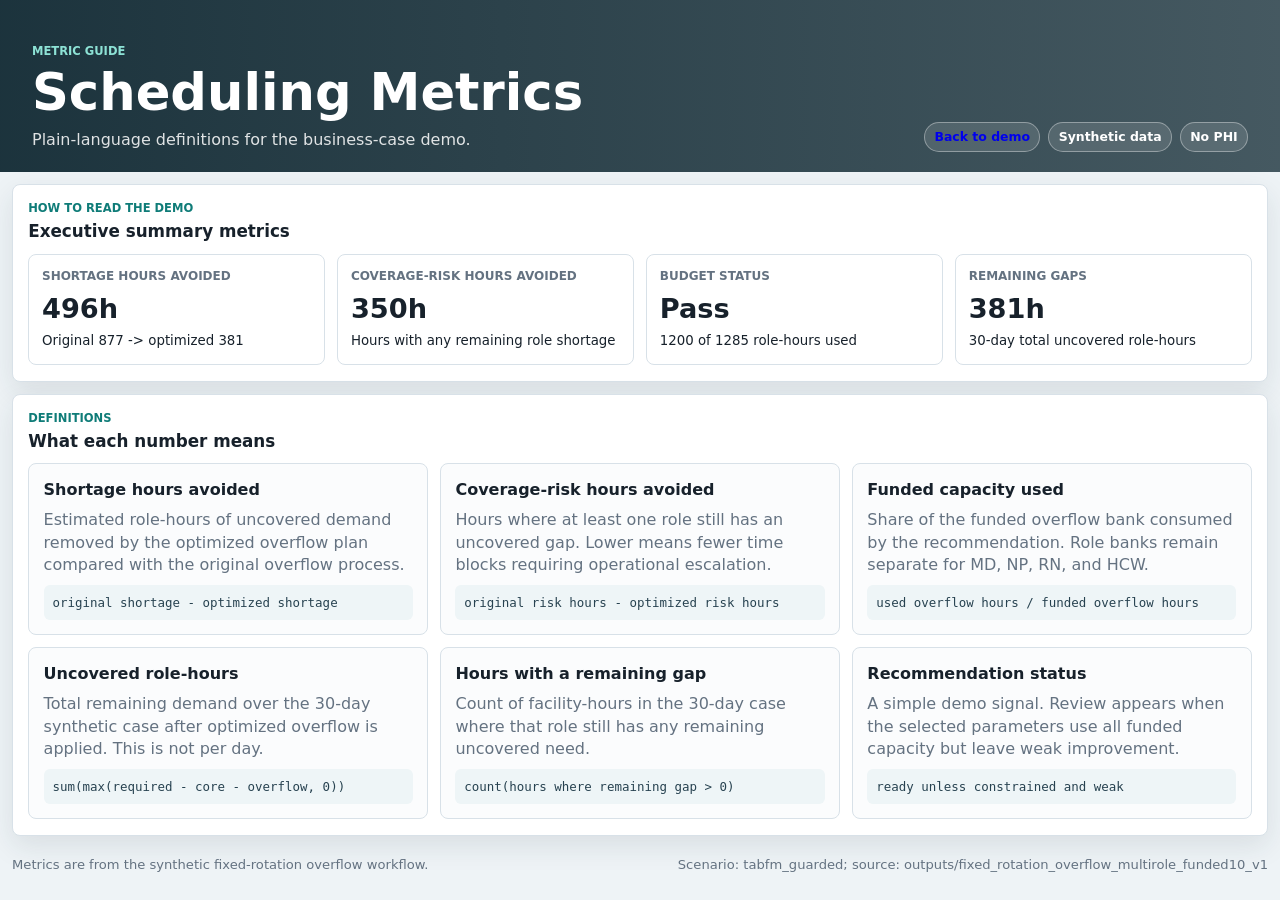
==== demo/metrics.html @ 7f0205c5 "Add metrics guide page" ====
<!doctype html>
<html lang="en">
  <head>
    <meta charset="utf-8">
    <meta name="viewport" content="width=device-width, initial-scale=1">
    <title>Hospital Schedule Optimizer Metrics</title>
    <link rel="stylesheet" href="styles.css">
  </head>
  <body>
    <header class="app-shell">
      <div>
        <p class="eyebrow">Metric guide</p>
        <h1>Scheduling Metrics</h1>
        <p>Plain-language definitions for the business-case demo.</p>
      </div>
      <div class="top-status">
        <a href="index.html">Back to demo</a>
        <span>Synthetic data</span>
        <span>No PHI</span>
      </div>
    </header>

    <main class="dashboard">
      <section class="card metric-guide">
        <div class="card__head">
          <div>
            <p class="eyebrow">How to read the demo</p>
            <h2>Executive summary metrics</h2>
          </div>
        </div>
        <div id="metric-summary" class="metric-summary"></div>
      </section>

      <section class="card metric-guide">
        <div class="card__head">
          <div>
            <p class="eyebrow">Definitions</p>
            <h2>What each number means</h2>
          </div>
        </div>
        <div class="definition-grid">
          <article class="definition-card">
            <strong>Shortage hours avoided</strong>
            <p>Estimated role-hours of uncovered demand removed by the optimized overflow plan compared with the original overflow process.</p>
            <code class="formula">original shortage - optimized shortage</code>
          </article>
          <article class="definition-card">
            <strong>Coverage-risk hours avoided</strong>
            <p>Hours where at least one role still has an uncovered gap. Lower means fewer time blocks requiring operational escalation.</p>
            <code class="formula">original risk hours - optimized risk hours</code>
          </article>
          <article class="definition-card">
            <strong>Funded capacity used</strong>
            <p>Share of the funded overflow bank consumed by the recommendation. Role banks remain separate for MD, NP, RN, and HCW.</p>
            <code class="formula">used overflow hours / funded overflow hours</code>
          </article>
          <article class="definition-card">
            <strong>Uncovered role-hours</strong>
            <p>Total remaining demand over the 30-day synthetic case after optimized overflow is applied. This is not per day.</p>
            <code class="formula">sum(max(required - core - overflow, 0))</code>
          </article>
          <article class="definition-card">
            <strong>Hours with a remaining gap</strong>
            <p>Count of facility-hours in the 30-day case where that role still has any remaining uncovered need.</p>
            <code class="formula">count(hours where remaining gap &gt; 0)</code>
          </article>
          <article class="definition-card">
            <strong>Recommendation status</strong>
            <p>A simple demo signal. Review appears when the selected parameters use all funded capacity but leave weak improvement.</p>
            <code class="formula">ready unless constrained and weak</code>
          </article>
        </div>
      </section>
    </main>

    <footer>
      <span>Metrics are from the synthetic fixed-rotation overflow workflow.</span>
      <span id="data-source">Loading source...</span>
    </footer>

    <script src="metrics.js"></script>
  </body>
</html>
---- demo/styles.css ----
:root {
  color-scheme: light;
  --ink: #17212b;
  --muted: #647281;
  --line: #d8e1e8;
  --panel: #ffffff;
  --soft: #eef3f6;
  --teal: #0f7c78;
  --green: #2f7d46;
  --amber: #b46b14;
  --blue: #2e628f;
  --red: #b43c2f;
  --shadow: 0 10px 28px rgba(29, 45, 59, 0.1);
}

* {
  box-sizing: border-box;
}

html,
body {
  margin: 0;
  overflow-x: hidden;
}

body {
  background: var(--soft);
  color: var(--ink);
  font-family: Inter, ui-sans-serif, system-ui, -apple-system, BlinkMacSystemFont, "Segoe UI", sans-serif;
  line-height: 1.42;
}

.app-shell {
  display: flex;
  min-height: 172px;
  align-items: flex-end;
  justify-content: space-between;
  gap: 1.5rem;
  padding: 1.25rem clamp(1rem, 3vw, 2rem);
  background:
    linear-gradient(90deg, rgba(10, 35, 45, 0.92), rgba(10, 35, 45, 0.74)),
    url("https://images.unsplash.com/photo-1586773860418-d37222d8fce3?auto=format&fit=crop&w=1800&q=80") center/cover;
  color: #fff;
}

.eyebrow {
  margin: 0 0 0.35rem;
  color: var(--teal);
  font-size: 0.72rem;
  font-weight: 850;
  letter-spacing: 0;
  text-transform: uppercase;
}

.app-shell .eyebrow {
  color: #8de2d5;
}

h1,
h2 {
  margin: 0;
  line-height: 1.08;
  letter-spacing: 0;
}

h1 {
  font-size: clamp(2rem, 4vw, 4.4rem);
}

h2 {
  font-size: 1.05rem;
}

.app-shell p:not(.eyebrow) {
  max-width: 760px;
  margin: 0.55rem 0 0;
  color: rgba(255, 255, 255, 0.86);
}

.top-status {
  display: flex;
  flex-wrap: wrap;
  justify-content: flex-end;
  gap: 0.5rem;
}

.top-status a,
.top-status span,
.pill {
  display: inline-flex;
  align-items: center;
  width: max-content;
  border: 1px solid rgba(255, 255, 255, 0.36);
  border-radius: 999px;
  padding: 0.32rem 0.58rem;
  background: rgba(255, 255, 255, 0.12);
  font-size: 0.78rem;
  font-weight: 800;
  white-space: nowrap;
  text-decoration: none;
}

.dashboard {
  display: grid;
  width: min(1480px, calc(100% - 1.5rem));
  grid-template-columns: repeat(12, minmax(0, 1fr));
  gap: 0.75rem;
  margin: 0.75rem auto 1.25rem;
}

.card,
.metric-card {
  border: 1px solid var(--line);
  border-radius: 8px;
  background: var(--panel);
  box-shadow: var(--shadow);
}

.card {
  padding: 0.95rem;
}

.card--controls {
  grid-column: 1 / -1;
}

.card__head {
  display: flex;
  align-items: flex-start;
  justify-content: space-between;
  gap: 1rem;
  margin-bottom: 0.85rem;
}

button {
  min-height: 2.35rem;
  border: 0;
  border-radius: 6px;
  padding: 0 0.9rem;
  background: var(--teal);
  color: #fff;
  font-weight: 850;
  cursor: pointer;
}

button:focus-visible,
input:focus-visible {
  outline: 3px solid rgba(15, 124, 120, 0.28);
  outline-offset: 2px;
}

.control-grid {
  display: grid;
  grid-template-columns: repeat(4, minmax(0, 1fr));
  gap: 0.75rem;
}

.control-grid label {
  display: grid;
  grid-template-columns: 1fr auto;
  gap: 0.45rem 0.75rem;
  align-items: center;
  padding: 0.75rem;
  border: 1px solid var(--line);
  border-radius: 8px;
  background: #f8fbfc;
}

.control-grid span {
  color: var(--muted);
  font-size: 0.8rem;
  font-weight: 800;
}

.control-grid input {
  grid-column: 1 / -1;
  width: 100%;
  accent-color: var(--teal);
}

.kpi-grid {
  display: grid;
  grid-column: 1 / -1;
  grid-template-columns: repeat(4, minmax(0, 1fr));
  gap: 0.75rem;
}

.metric-card {
  min-height: 126px;
  padding: 0.9rem;
}

.metric-card--primary {
  border-color: rgba(15, 124, 120, 0.35);
  background: linear-gradient(180deg, #fff, #edf8f6);
}

.metric-card span,
.metric-card small {
  color: var(--muted);
}

.metric-card span {
  font-size: 0.8rem;
  font-weight: 850;
}

.metric-card strong {
  display: block;
  margin: 0.45rem 0 0.25rem;
  color: var(--ink);
  font-size: clamp(1.8rem, 4vw, 3rem);
  line-height: 1;
}

.span-5 {
  grid-column: span 5;
}

.span-7 {
  grid-column: span 7;
}

.span-12 {
  grid-column: 1 / -1;
}

.pill {
  border-color: #bfd7d2;
  background: #e6f4f1;
  color: #0d5d58;
}

.pill--green {
  border-color: #bdd8c4;
  background: #e7f3ea;
  color: var(--green);
}

.story-stack {
  display: grid;
  gap: 0.65rem;
}

.story-stack p {
  margin: 0;
  padding: 0.75rem;
  border-left: 4px solid var(--teal);
  background: #f7fbfb;
  color: var(--muted);
}

.table-wrap {
  overflow: auto;
  border: 1px solid var(--line);
  border-radius: 8px;
}

table {
  width: 100%;
  min-width: 760px;
  border-collapse: collapse;
  font-size: 0.86rem;
}

th,
td {
  padding: 0.62rem 0.7rem;
  border-bottom: 1px solid var(--line);
  text-align: left;
  vertical-align: top;
}

th {
  position: sticky;
  top: 0;
  background: #f7fafb;
  color: var(--muted);
  font-size: 0.72rem;
  text-transform: uppercase;
}

tbody tr:last-child td {
  border-bottom: 0;
}

.chart-panel {
  display: grid;
  gap: 0.65rem;
  margin-top: 0.75rem;
}

.bar-row {
  display: grid;
  grid-template-columns: 8.5rem minmax(0, 1fr);
  gap: 0.75rem;
  align-items: center;
}

.bar-row__label {
  font-size: 0.82rem;
  font-weight: 850;
}

.bar-line {
  display: grid;
  grid-template-columns: 4.8rem minmax(0, 1fr) 3.8rem;
  gap: 0.5rem;
  align-items: center;
  margin: 0.18rem 0;
  color: var(--muted);
  font-size: 0.75rem;
}

.bar-track {
  height: 0.65rem;
  overflow: hidden;
  border-radius: 999px;
  background: #e7edf1;
}

.bar-track b {
  display: block;
  height: 100%;
  border-radius: inherit;
  background: var(--teal);
}

.bar-line--risk .bar-track b,
.gap-card .bar-track b {
  background: var(--amber);
}

.meter {
  display: grid;
  gap: 0.35rem;
}

.meter__top {
  display: flex;
  justify-content: space-between;
  gap: 0.75rem;
  color: var(--muted);
  font-size: 0.78rem;
}

.meter__top strong {
  color: var(--ink);
}

.meter__track {
  height: 0.72rem;
  overflow: hidden;
  border-radius: 999px;
  background: #e7efe9;
}

.meter__track b {
  display: block;
  height: 100%;
  background: var(--green);
}

.gap-grid {
  display: grid;
  grid-template-columns: repeat(4, minmax(0, 1fr));
  gap: 0.75rem;
}

.gap-grid--compact {
  grid-template-columns: repeat(2, minmax(0, 1fr));
}

.gap-card {
  display: grid;
  gap: 0.45rem;
  padding: 0.85rem;
  border: 1px solid var(--line);
  border-radius: 8px;
  background: #fbfcfd;
}

.gap-card span {
  font-weight: 850;
}

.gap-card small {
  color: var(--muted);
}

footer {
  display: flex;
  width: min(1480px, calc(100% - 1.5rem));
  justify-content: space-between;
  gap: 1rem;
  margin: 0 auto 1.5rem;
  color: var(--muted);
  font-size: 0.82rem;
}

.metric-guide {
  grid-column: 1 / -1;
}

.definition-grid {
  display: grid;
  grid-template-columns: repeat(3, minmax(0, 1fr));
  gap: 0.75rem;
}

.definition-card {
  display: grid;
  gap: 0.45rem;
  min-height: 172px;
  padding: 0.9rem;
  border: 1px solid var(--line);
  border-radius: 8px;
  background: #fbfcfd;
}

.definition-card strong {
  font-size: 1rem;
}

.definition-card p {
  margin: 0;
  color: var(--muted);
}

.formula {
  align-self: end;
  padding: 0.55rem;
  border-radius: 6px;
  background: #eef5f7;
  color: #274250;
  font-family: ui-monospace, SFMono-Regular, Menlo, Consolas, monospace;
  font-size: 0.78rem;
}

.metric-summary {
  display: grid;
  grid-template-columns: repeat(4, minmax(0, 1fr));
  gap: 0.75rem;
  margin-top: 0.75rem;
}

.metric-summary article {
  padding: 0.8rem;
  border: 1px solid var(--line);
  border-radius: 8px;
  background: #fff;
}

.metric-summary span {
  display: block;
  color: var(--muted);
  font-size: 0.75rem;
  font-weight: 850;
  text-transform: uppercase;
}

.metric-summary strong {
  display: block;
  margin-top: 0.35rem;
  font-size: 1.7rem;
}

@media (max-width: 980px) {
  .app-shell,
  footer {
    flex-direction: column;
    align-items: flex-start;
  }

  .control-grid,
  .kpi-grid,
  .gap-grid,
  .definition-grid,
  .metric-summary {
    grid-template-columns: repeat(2, minmax(0, 1fr));
  }

  .span-5,
  .span-7 {
    grid-column: 1 / -1;
  }
}

@media (max-width: 620px) {
  .dashboard {
    width: min(100% - 1rem, 1480px);
  }

  .control-grid,
  .kpi-grid,
  .gap-grid,
  .definition-grid,
  .metric-summary {
    grid-template-columns: 1fr;
  }

  table {
    min-width: 0;
  }

  thead {
    display: none;
  }

  tbody,
  tr,
  td {
    display: block;
    width: 100%;
  }

  tr {
    padding: 0.55rem 0;
    border-bottom: 1px solid var(--line);
  }

  td {
    display: grid;
    grid-template-columns: 7rem minmax(0, 1fr);
    gap: 0.6rem;
    padding: 0.35rem 0.7rem;
    border-bottom: 0;
  }

  td::before {
    content: attr(data-label);
    color: var(--muted);
    font-size: 0.72rem;
    font-weight: 850;
    text-transform: uppercase;
  }

  .bar-row,
  .bar-line {
    grid-template-columns: 1fr;
  }
}
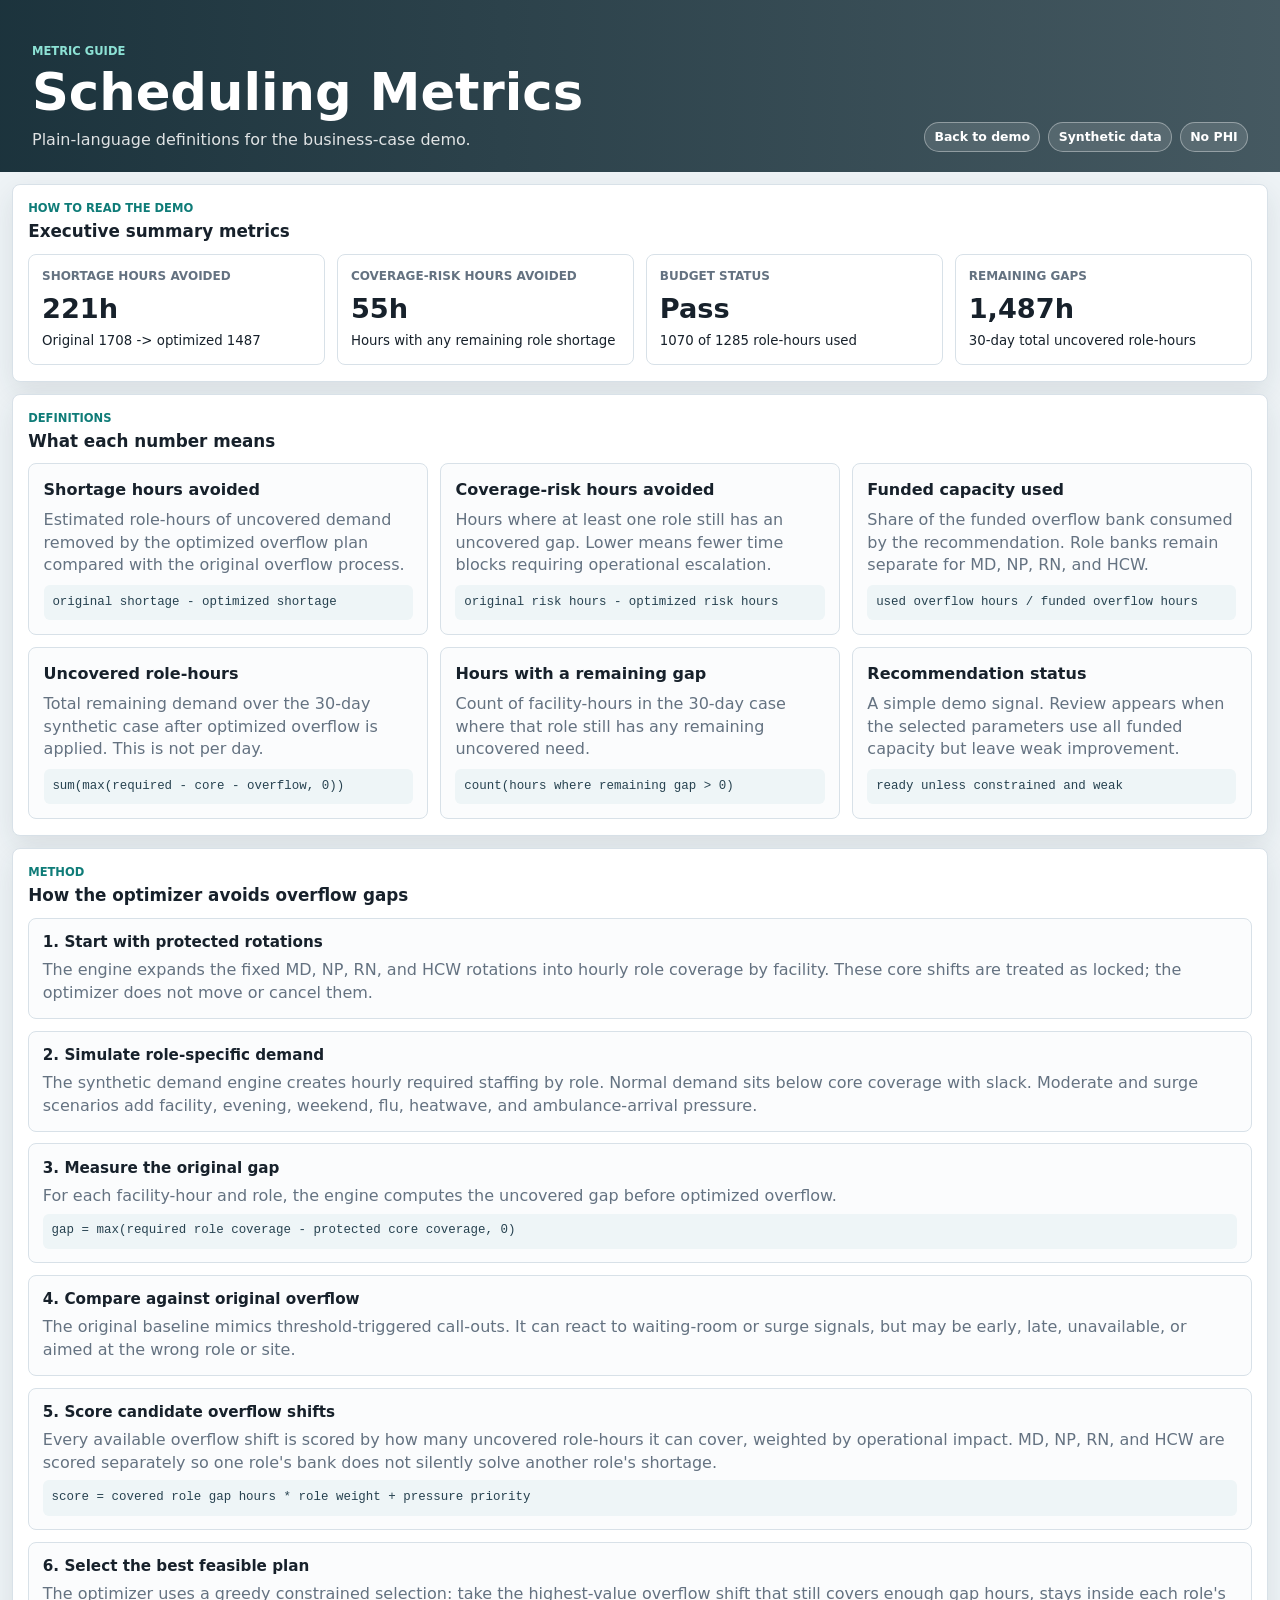
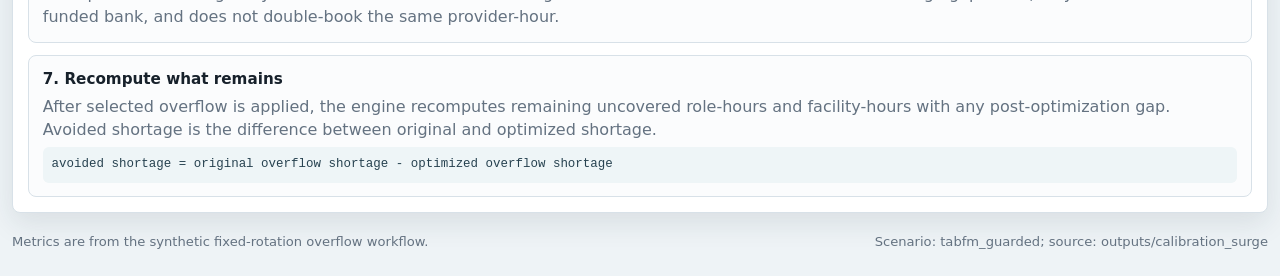
==== commit 280de961: "Explain overflow optimization method" ====
--- a/demo/metrics.html
+++ b/demo/metrics.html
@@ -71,6 +71,48 @@
           </article>
         </div>
       </section>
+
+      <section class="card metric-guide">
+        <div class="card__head">
+          <div>
+            <p class="eyebrow">Method</p>
+            <h2>How the optimizer avoids overflow gaps</h2>
+          </div>
+        </div>
+        <div class="method-stack">
+          <article>
+            <strong>1. Start with protected rotations</strong>
+            <p>The engine expands the fixed MD, NP, RN, and HCW rotations into hourly role coverage by facility. These core shifts are treated as locked; the optimizer does not move or cancel them.</p>
+          </article>
+          <article>
+            <strong>2. Simulate role-specific demand</strong>
+            <p>The synthetic demand engine creates hourly required staffing by role. Normal demand sits below core coverage with slack. Moderate and surge scenarios add facility, evening, weekend, flu, heatwave, and ambulance-arrival pressure.</p>
+          </article>
+          <article>
+            <strong>3. Measure the original gap</strong>
+            <p>For each facility-hour and role, the engine computes the uncovered gap before optimized overflow.</p>
+            <code class="formula">gap = max(required role coverage - protected core coverage, 0)</code>
+          </article>
+          <article>
+            <strong>4. Compare against original overflow</strong>
+            <p>The original baseline mimics threshold-triggered call-outs. It can react to waiting-room or surge signals, but may be early, late, unavailable, or aimed at the wrong role or site.</p>
+          </article>
+          <article>
+            <strong>5. Score candidate overflow shifts</strong>
+            <p>Every available overflow shift is scored by how many uncovered role-hours it can cover, weighted by operational impact. MD, NP, RN, and HCW are scored separately so one role's bank does not silently solve another role's shortage.</p>
+            <code class="formula">score = covered role gap hours * role weight + pressure priority</code>
+          </article>
+          <article>
+            <strong>6. Select the best feasible plan</strong>
+            <p>The optimizer uses a greedy constrained selection: take the highest-value overflow shift that still covers enough gap hours, stays inside each role's funded bank, and does not double-book the same provider-hour.</p>
+          </article>
+          <article>
+            <strong>7. Recompute what remains</strong>
+            <p>After selected overflow is applied, the engine recomputes remaining uncovered role-hours and facility-hours with any post-optimization gap. Avoided shortage is the difference between original and optimized shortage.</p>
+            <code class="formula">avoided shortage = original overflow shortage - optimized overflow shortage</code>
+          </article>
+        </div>
+      </section>
     </main>
 
     <footer>
--- a/demo/styles.css
+++ b/demo/styles.css
@@ -100,6 +100,14 @@
   text-decoration: none;
 }
 
+.top-status a,
+.top-status a:visited,
+.top-status a:hover,
+.top-status a:focus,
+.top-status a:active {
+  color: #ffffff;
+}
+
 .dashboard {
   display: grid;
   width: min(1480px, calc(100% - 1.5rem));
@@ -250,6 +258,12 @@
   color: var(--muted);
 }
 
+.section-note {
+  margin: -0.25rem 0 0.75rem;
+  color: var(--muted);
+  font-size: 0.84rem;
+}
+
 .table-wrap {
   overflow: auto;
   border: 1px solid var(--line);
@@ -284,6 +298,12 @@
   border-bottom: 0;
 }
 
+.empty-row {
+  color: var(--muted);
+  font-weight: 800;
+  text-align: center;
+}
+
 .chart-panel {
   display: grid;
   gap: 0.65rem;
@@ -304,7 +324,7 @@
 
 .bar-line {
   display: grid;
-  grid-template-columns: 4.8rem minmax(0, 1fr) 3.8rem;
+  grid-template-columns: 7rem minmax(0, 1fr) 3.8rem;
   gap: 0.5rem;
   align-items: center;
   margin: 0.18rem 0;
@@ -352,13 +372,13 @@
   height: 0.72rem;
   overflow: hidden;
   border-radius: 999px;
-  background: #e7efe9;
+  background: #e7edf1;
 }
 
 .meter__track b {
   display: block;
   height: 100%;
-  background: var(--green);
+  background: var(--blue);
 }
 
 .gap-grid {
@@ -437,6 +457,29 @@
   font-size: 0.78rem;
 }
 
+.method-stack {
+  display: grid;
+  gap: 0.7rem;
+}
+
+.method-stack article {
+  display: grid;
+  gap: 0.35rem;
+  padding: 0.85rem;
+  border: 1px solid var(--line);
+  border-radius: 8px;
+  background: #fbfcfd;
+}
+
+.method-stack strong {
+  font-size: 0.95rem;
+}
+
+.method-stack p {
+  margin: 0;
+  color: var(--muted);
+}
+
 .metric-summary {
   display: grid;
   grid-template-columns: repeat(4, minmax(0, 1fr));
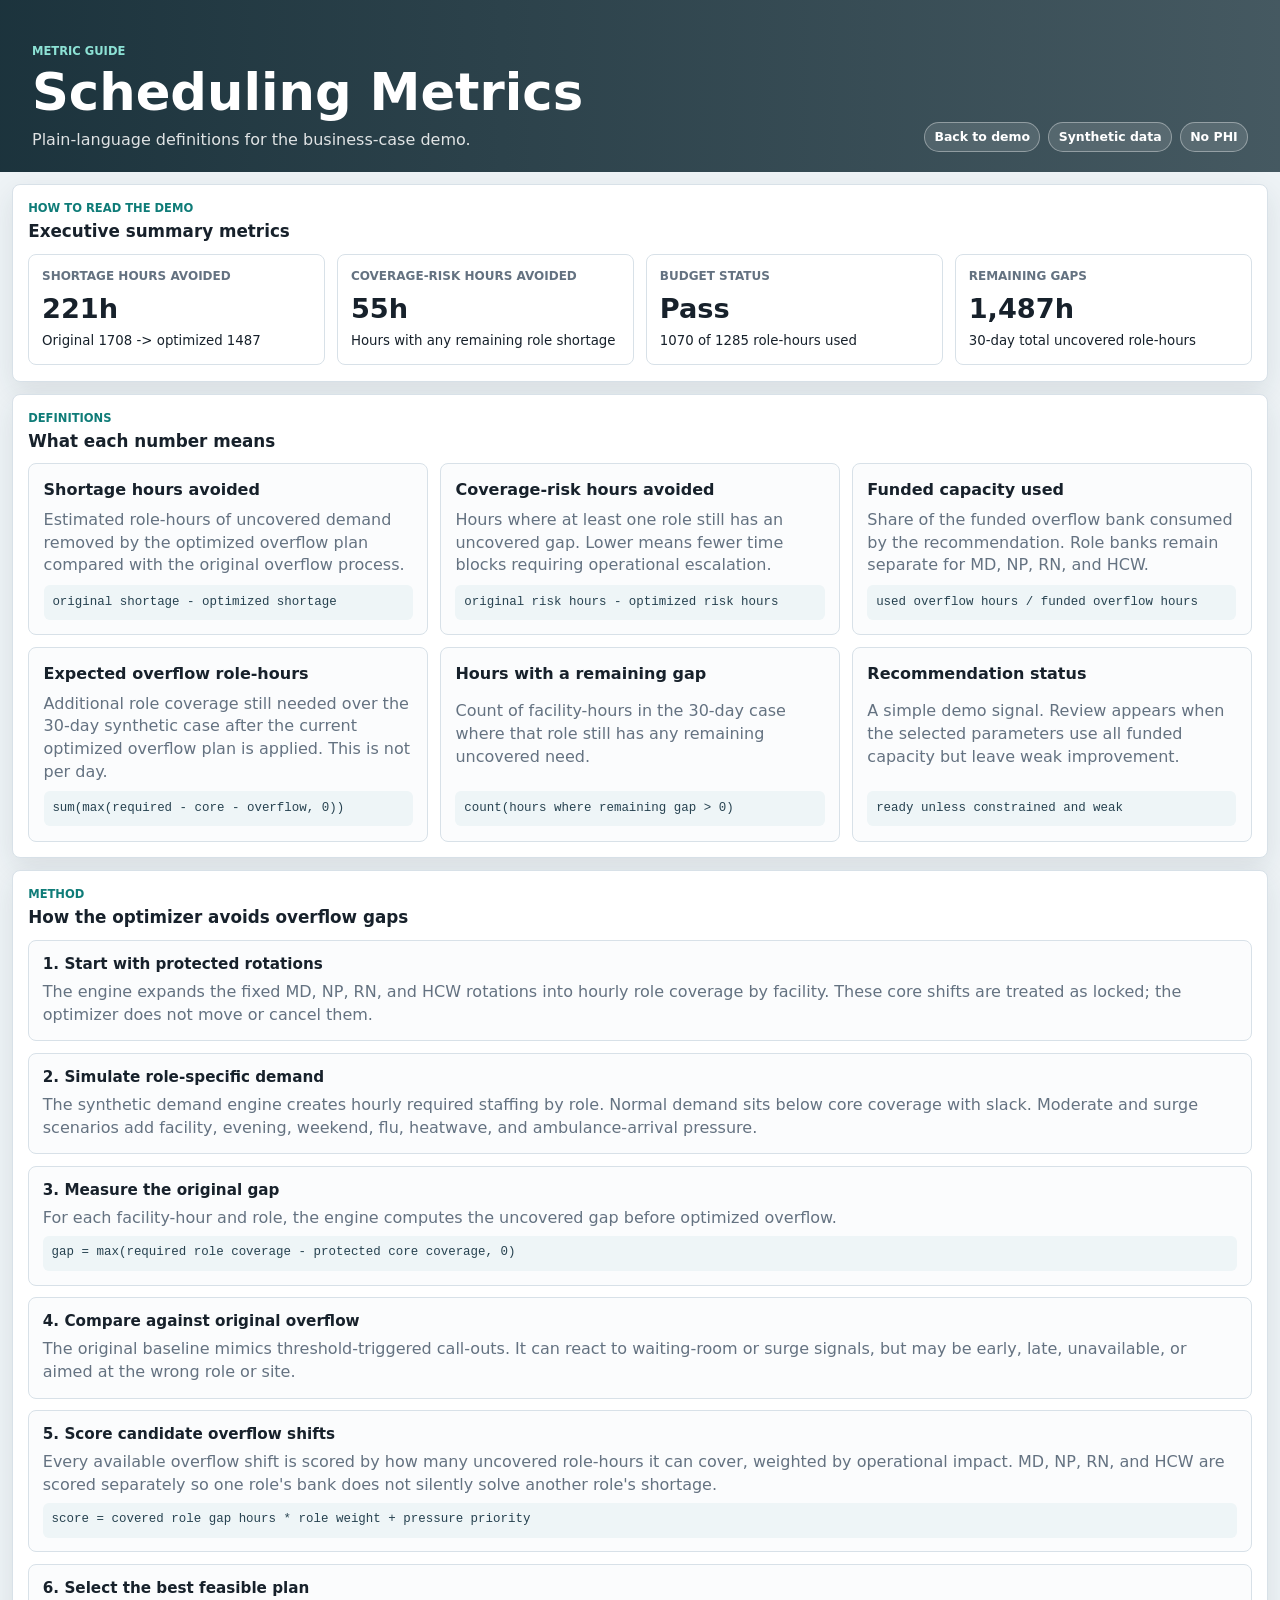
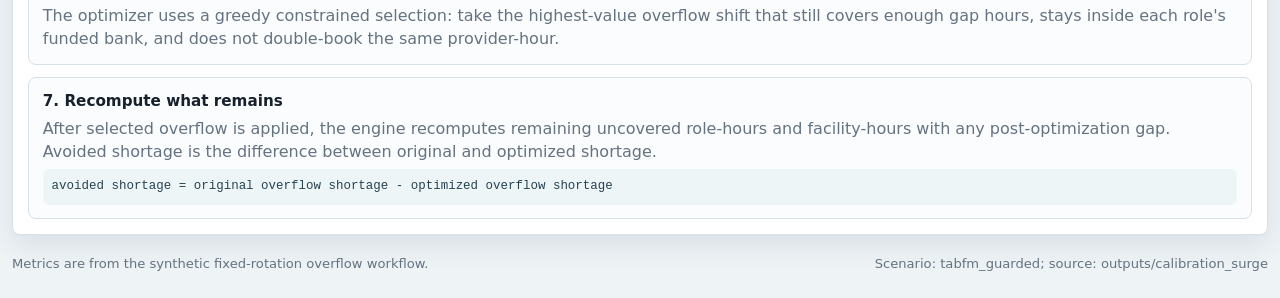
==== commit 48a1b160: "Clarify expected overflow need labels" ====
--- a/demo/metrics.html
+++ b/demo/metrics.html
@@ -55,8 +55,8 @@
             <code class="formula">used overflow hours / funded overflow hours</code>
           </article>
           <article class="definition-card">
-            <strong>Uncovered role-hours</strong>
-            <p>Total remaining demand over the 30-day synthetic case after optimized overflow is applied. This is not per day.</p>
+            <strong>Expected overflow role-hours</strong>
+            <p>Additional role coverage still needed over the 30-day synthetic case after the current optimized overflow plan is applied. This is not per day.</p>
             <code class="formula">sum(max(required - core - overflow, 0))</code>
           </article>
           <article class="definition-card">
